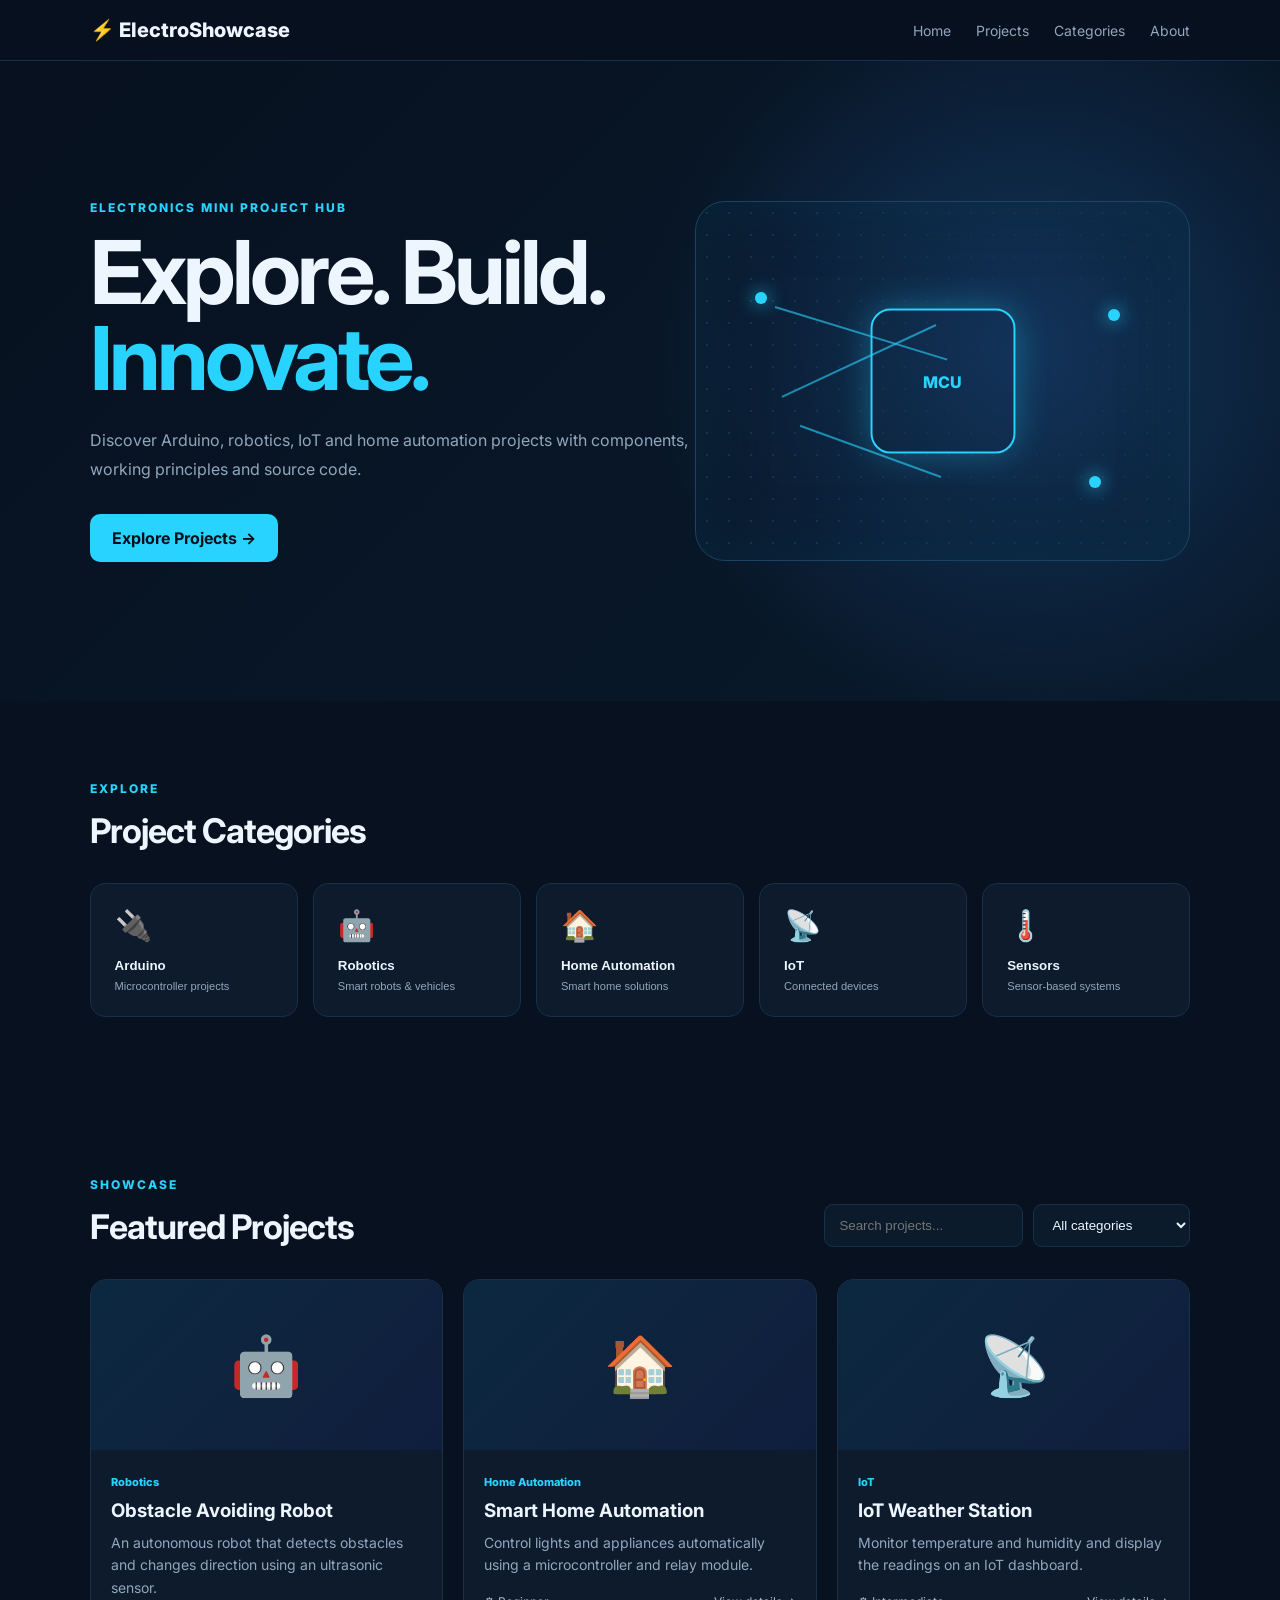
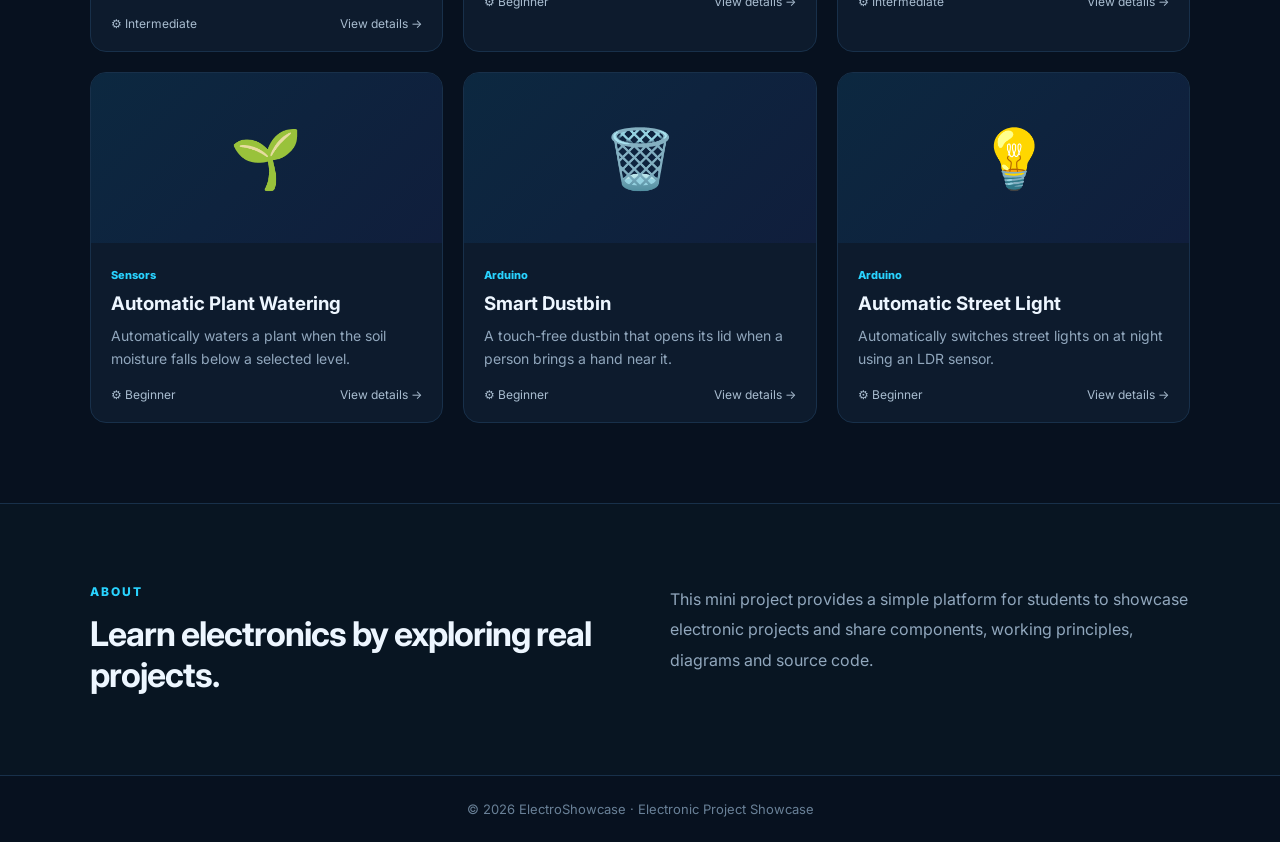
==== frontend/index.html @ 27c49411 "Add Electronic Project Showcase" ====
<!DOCTYPE html>
<html lang="en">
<head>
  <meta charset="UTF-8">
  <meta name="viewport" content="width=device-width, initial-scale=1.0">
  <title>ElectroShowcase | Electronic Projects</title>
  <link rel="stylesheet" href="css/style.css">
</head>
<body>
  <header class="navbar">
    <a class="brand" href="#"><span>⚡</span> ElectroShowcase</a>
    <nav>
      <a href="#home">Home</a>
      <a href="#projects">Projects</a>
      <a href="#categories">Categories</a>
      <a href="#about">About</a>
    </nav>
  </header>

  <main>
    <section id="home" class="hero">
      <div class="hero-content">
        <p class="eyebrow">ELECTRONICS MINI PROJECT HUB</p>
        <h1>Explore. Build.<br><span>Innovate.</span></h1>
        <p class="hero-text">Discover Arduino, robotics, IoT and home automation projects with components, working principles and source code.</p>
        <a href="#projects" class="btn primary">Explore Projects →</a>
      </div>
      <div class="circuit-art">
        <div class="chip">MCU</div>
        <div class="node n1"></div><div class="node n2"></div><div class="node n3"></div>
        <div class="trace t1"></div><div class="trace t2"></div><div class="trace t3"></div>
      </div>
    </section>

    <section id="categories" class="section">
      <div class="section-head">
        <div><p class="eyebrow">EXPLORE</p><h2>Project Categories</h2></div>
      </div>
      <div class="category-grid">
        <button class="category-card" data-category="Arduino"><span>🔌</span><b>Arduino</b><small>Microcontroller projects</small></button>
        <button class="category-card" data-category="Robotics"><span>🤖</span><b>Robotics</b><small>Smart robots & vehicles</small></button>
        <button class="category-card" data-category="Home Automation"><span>🏠</span><b>Home Automation</b><small>Smart home solutions</small></button>
        <button class="category-card" data-category="IoT"><span>📡</span><b>IoT</b><small>Connected devices</small></button>
        <button class="category-card" data-category="Sensors"><span>🌡️</span><b>Sensors</b><small>Sensor-based systems</small></button>
      </div>
    </section>

    <section id="projects" class="section projects-section">
      <div class="section-head projects-head">
        <div><p class="eyebrow">SHOWCASE</p><h2>Featured Projects</h2></div>
        <div class="controls">
          <input id="searchInput" type="search" placeholder="Search projects...">
          <select id="categoryFilter">
            <option value="All">All categories</option>
            <option>Arduino</option><option>Robotics</option><option>Home Automation</option>
            <option>IoT</option><option>Sensors</option>
          </select>
        </div>
      </div>
      <div id="projectGrid" class="project-grid"></div>
      <p id="emptyState" class="empty hidden">No projects found.</p>
    </section>

    <section id="about" class="section about">
      <div>
        <p class="eyebrow">ABOUT</p>
        <h2>Learn electronics by exploring real projects.</h2>
      </div>
      <p>This mini project provides a simple platform for students to showcase electronic projects and share components, working principles, diagrams and source code.</p>
    </section>
  </main>

  <footer>© 2026 ElectroShowcase · Electronic Project Showcase</footer>
  <script src="js/script.js"></script>
</body>
</html>
---- frontend/css/style.css ----
@import url('https://fonts.googleapis.com/css2?family=Inter:wght@400;500;600;700;800&display=swap');

:root {
  --bg:#07111f; --card:#0d1b2d; --line:#18304a; --text:#edf6ff;
  --muted:#91a7bd; --accent:#29d3ff; --accent2:#7c5cff;
}
* { box-sizing:border-box; margin:0; padding:0; }
html { scroll-behavior:smooth; }
body { font-family:Inter,Arial,sans-serif; background:var(--bg); color:var(--text); }
a { color:inherit; text-decoration:none; }
.navbar { position:sticky; top:0; z-index:10; display:flex; justify-content:space-between; align-items:center; padding:18px 7%; background:rgba(7,17,31,.88); backdrop-filter:blur(15px); border-bottom:1px solid var(--line); }
.brand { font-weight:800; font-size:20px; }.brand span { color:var(--accent); }
nav { display:flex; gap:25px; color:var(--muted); font-size:14px; } nav a:hover { color:var(--accent); }
.hero { min-height:640px; padding:90px 7%; display:grid; grid-template-columns:1.1fr .9fr; align-items:center; background:radial-gradient(circle at 80% 45%,#12345a 0,transparent 35%),linear-gradient(135deg,#07111f,#091a2d); }
.eyebrow { color:var(--accent); font-size:12px; letter-spacing:2px; font-weight:800; margin-bottom:14px; }
h1 { font-size:clamp(48px,7vw,88px); line-height:.98; letter-spacing:-4px; } h1 span { color:var(--accent); }
.hero-text { max-width:650px; color:var(--muted); line-height:1.8; margin:25px 0 30px; }
.btn { display:inline-block; padding:14px 22px; border-radius:10px; font-weight:700; }.primary { background:var(--accent); color:#03101b; }
.circuit-art { height:360px; position:relative; border:1px solid #1c4462; border-radius:30px; background:radial-gradient(circle,#123353 0 1px,transparent 1px); background-size:22px 22px; box-shadow:0 0 70px #0a426055 inset; }
.chip { position:absolute; left:50%; top:50%; transform:translate(-50%,-50%); width:145px;height:145px;display:grid;place-items:center;border:2px solid var(--accent);border-radius:20px;color:var(--accent);font-weight:800;box-shadow:0 0 35px #29d3ff55; }
.node { position:absolute;width:12px;height:12px;border-radius:50%;background:var(--accent);box-shadow:0 0 18px var(--accent); }.n1{left:12%;top:25%}.n2{right:14%;top:30%}.n3{right:18%;bottom:20%}
.trace {position:absolute;height:2px;background:var(--accent);opacity:.6;transform-origin:left}.t1{width:180px;left:16%;top:29%;transform:rotate(17deg)}.t2{width:170px;right:17%;top:34%;transform:rotate(155deg)}.t3{width:150px;right:20%;bottom:23%;transform:rotate(200deg)}
.section { padding:80px 7%; }.section-head { display:flex;justify-content:space-between;align-items:end;margin-bottom:32px; } h2 {font-size:34px;letter-spacing:-1px}.category-grid {display:grid;grid-template-columns:repeat(5,1fr);gap:15px}
.category-card { text-align:left; padding:24px; background:var(--card); border:1px solid var(--line); color:var(--text); border-radius:15px; cursor:pointer; transition:.2s; }
.category-card:hover { transform:translateY(-5px); border-color:var(--accent); }.category-card span{font-size:30px;display:block;margin-bottom:15px}.category-card b,.category-card small{display:block}.category-card small{color:var(--muted);margin-top:7px}
.controls {display:flex;gap:10px}.controls input,.controls select{background:#0c1b2c;border:1px solid var(--line);color:var(--text);padding:12px 14px;border-radius:9px;outline:none}.controls input:focus{border-color:var(--accent)}
.project-grid {display:grid;grid-template-columns:repeat(3,1fr);gap:20px}.project-card{background:var(--card);border:1px solid var(--line);border-radius:16px;overflow:hidden;transition:.2s}.project-card:hover{transform:translateY(-4px);border-color:#2b5b7b}.project-img{height:170px;display:grid;place-items:center;font-size:58px;background:linear-gradient(135deg,#0c2840,#101e3c)}.project-body{padding:20px}.tag{display:inline-block;color:var(--accent);font-size:11px;font-weight:800;margin-bottom:10px}.project-body h3{margin-bottom:10px}.project-body p{color:var(--muted);font-size:14px;line-height:1.6}.meta{display:flex;justify-content:space-between;margin-top:17px;color:#a9bdd0;font-size:12px}.empty{text-align:center;color:var(--muted);padding:40px}.hidden{display:none}
.about {display:grid;grid-template-columns:1fr 1fr;gap:60px;background:#081522;border-top:1px solid var(--line)}.about>p{color:var(--muted);line-height:1.9;max-width:650px}
footer{text-align:center;padding:25px;color:#698097;border-top:1px solid var(--line);font-size:13px}
@media(max-width:900px){.hero{grid-template-columns:1fr}.circuit-art{display:none}.category-grid{grid-template-columns:repeat(2,1fr)}.project-grid{grid-template-columns:1fr 1fr}.about{grid-template-columns:1fr}.projects-head{align-items:start;gap:20px;flex-direction:column}}
@media(max-width:600px){nav{display:none}.hero{min-height:550px;padding-top:70px}.section{padding:60px 5%}.category-grid,.project-grid{grid-template-columns:1fr}.controls{width:100%;flex-direction:column}.controls input,.controls select{width:100%}h1{letter-spacing:-2px}}
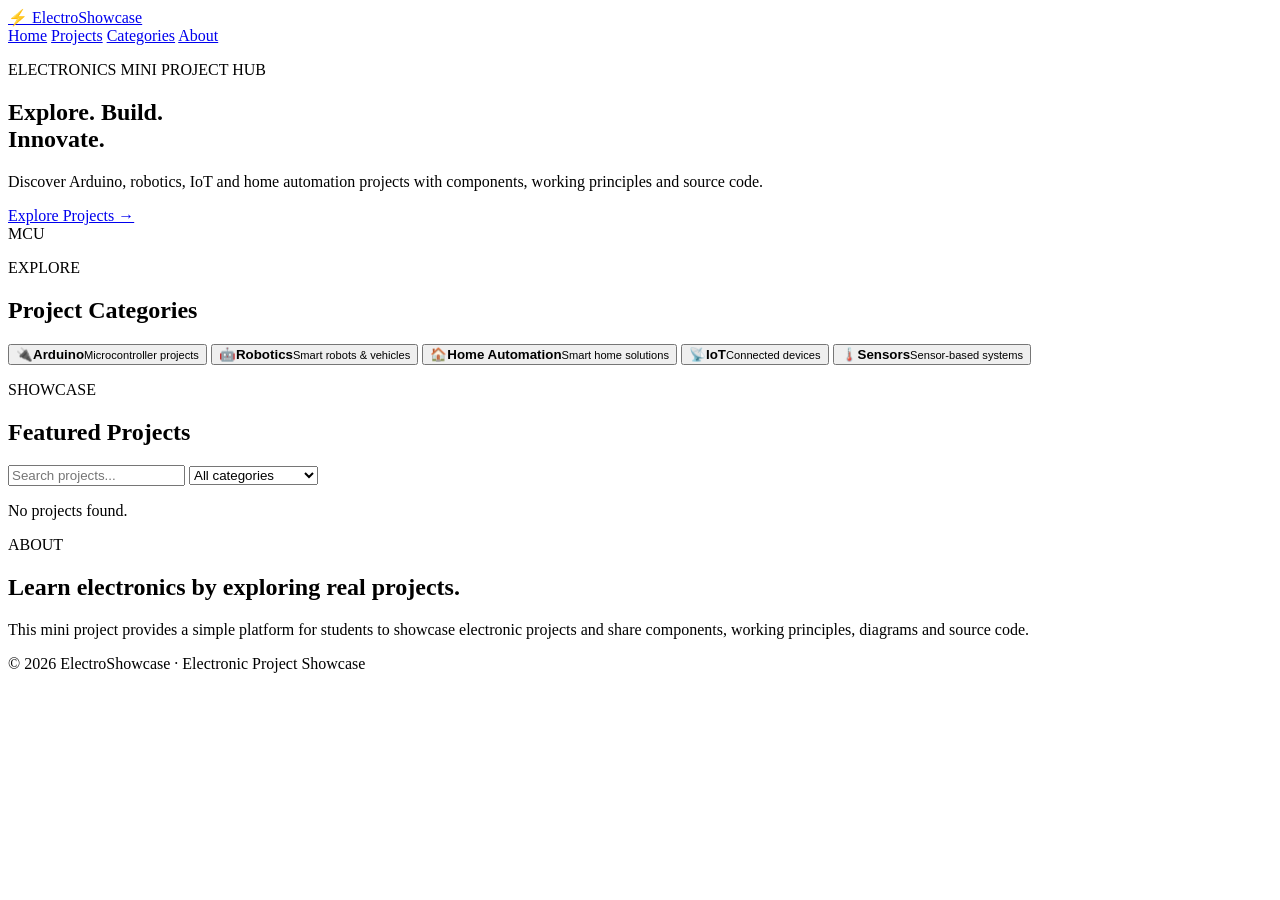
==== commit 9f11e440: "Prepare project for Render deployment" ====
--- a/frontend/index.html
+++ b/frontend/index.html
@@ -4,7 +4,7 @@
   <meta charset="UTF-8">
   <meta name="viewport" content="width=device-width, initial-scale=1.0">
   <title>ElectroShowcase | Electronic Projects</title>
-  <link rel="stylesheet" href="css/style.css">
+  <link rel="stylesheet" href="/static/css/style.css">
 </head>
 <body>
   <header class="navbar">
@@ -71,6 +71,6 @@
   </main>
 
   <footer>© 2026 ElectroShowcase · Electronic Project Showcase</footer>
-  <script src="js/script.js"></script>
+  <script src="/static/js/script.js"></script>
 </body>
 </html>
